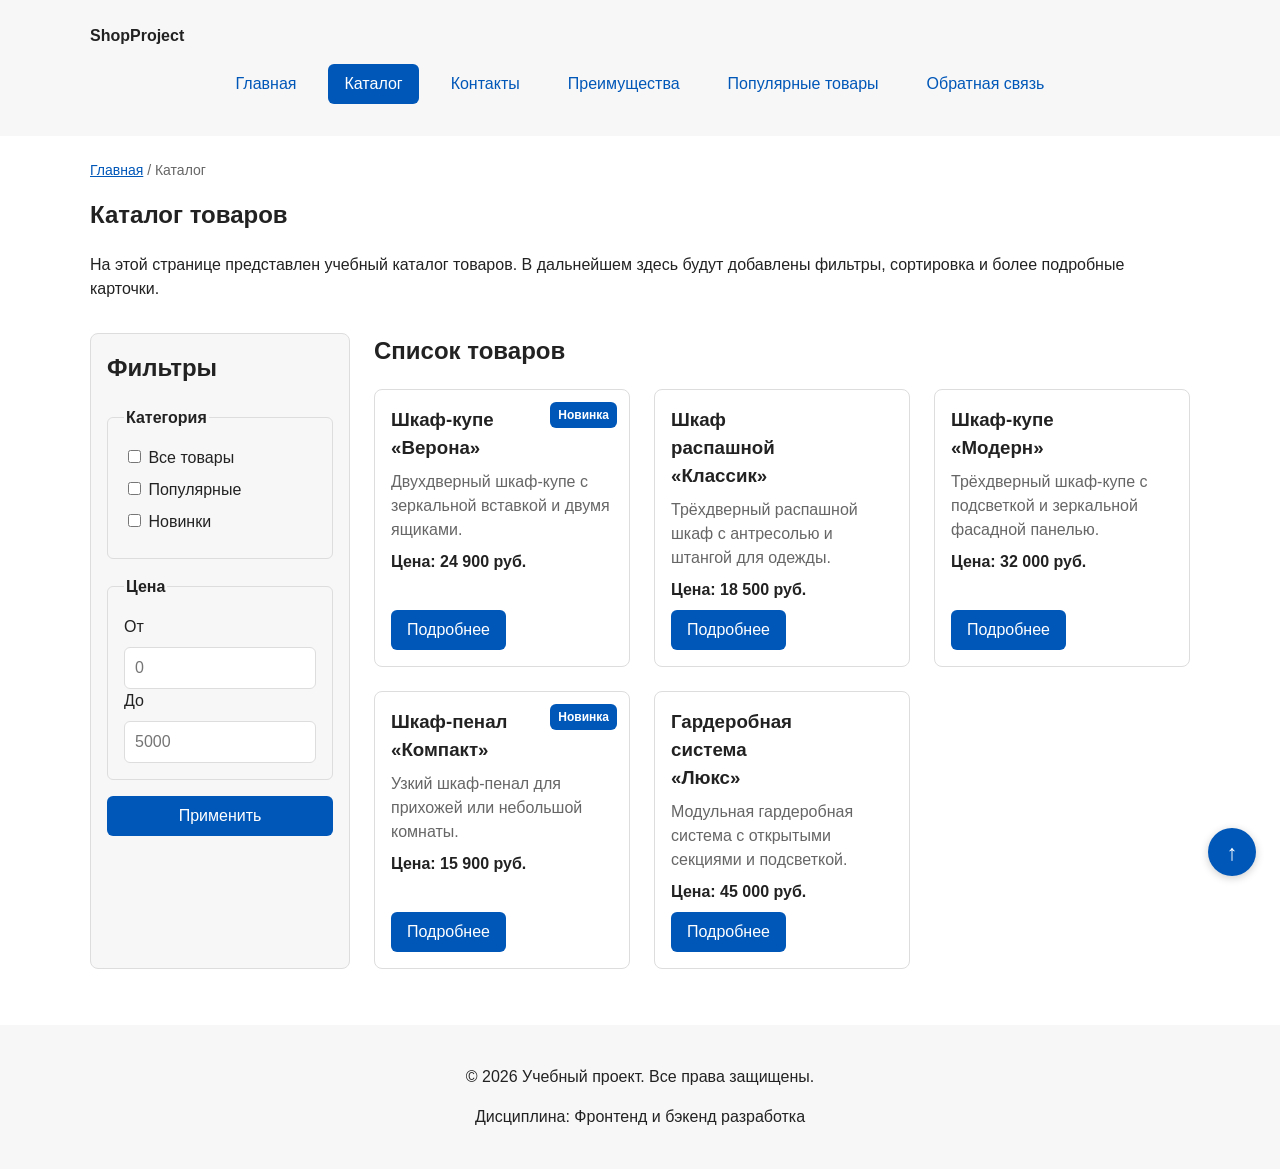
==== catalog.html @ 8bebf8ab "files loading" ====
<!DOCTYPE html>
<html lang="ru">
<head>
  <meta charset="UTF-8">
  <meta name="viewport" content="width=device-width, initial-scale=1.0">
  <meta name="description" content="Каталог товаров учебного интернет-магазина.">
  <title>Каталог товаров — Учебный интернет-магазин</title>
  <link rel="stylesheet" href="css/style.css">
  <meta property="og:type" content="website">
  <meta property="og:title" content="Каталог товаров — Учебный интернет-магазин">
  <meta property="og:description" content="Учебный frontend-проект интернет-магазина.">
  <meta property="og:image" content="https://kyarlykov.github.io/kr1-html-css-shop/images/preview.jpg">
</head>
<body>
  <header class="site-header">
    <div class="site-header__inner">
      <a class="site-header__logo" href="index.html">ShopProject</a>

      <nav class="site-nav" aria-label="Основная навигация">
        <ul class="site-nav__list">
          <li class="site-nav__item">
            <a class="site-nav__link" href="index.html">Главная</a>
          </li>
          <li class="site-nav__item">
            <a class="site-nav__link site-nav__link--active" href="catalog.html">Каталог</a>
          </li>
          <li class="site-nav__item">
            <a class="site-nav__link" href="contacts.html">Контакты</a>
          </li>
          <li class="site-nav__item">
            <a class="site-nav__link" href="index.html#advantages">Преимущества</a>
          </li>
          <li class="site-nav__item">
            <a class="site-nav__link" href="index.html#popular">Популярные товары</a>
          </li>
          <li class="site-nav__item">
            <a class="site-nav__link" href="index.html#contacts">Обратная связь</a>
          </li>
        </ul>
      </nav>
    </div>
  </header>

  <main class="page-main">
    <nav class="breadcrumbs" aria-label="Хлебные крошки">
      <a class="breadcrumbs__link" href="index.html">Главная</a>
      <span class="breadcrumbs__current">Каталог</span>
    </nav>

    <section class="section">
      <h1 class="section__title">Каталог товаров</h1>
      <p>
        На этой странице представлен учебный каталог товаров.
        В дальнейшем здесь будут добавлены фильтры, сортировка и более
        подробные карточки.
      </p>
    </section>

    <section class="catalog-layout">
      <aside class="catalog-filters">
        <h2 class="catalog-filters__title">Фильтры</h2>

        <form class="catalog-filters__form" action="#" method="get">
          <fieldset class="catalog-filters__group">
            <legend class="catalog-filters__legend">Категория</legend>

            <label class="catalog-filters__label">
              <input class="catalog-filters__checkbox" type="checkbox" name="category" value="all">
              Все товары
            </label>

            <label class="catalog-filters__label">
              <input class="catalog-filters__checkbox" type="checkbox" name="category" value="popular">
              Популярные
            </label>

            <label class="catalog-filters__label">
              <input class="catalog-filters__checkbox" type="checkbox" name="category" value="new">
              Новинки
            </label>
          </fieldset>

          <fieldset class="catalog-filters__group">
            <legend class="catalog-filters__legend">Цена</legend>

            <label class="catalog-filters__label" for="price-from">От</label>
            <input class="catalog-filters__input" id="price-from" name="price-from" type="number" min="0" placeholder="0">

            <label class="catalog-filters__label" for="price-to">До</label>
            <input class="catalog-filters__input" id="price-to" name="price-to" type="number" min="0" placeholder="5000">
          </fieldset>

          <button class="button button--primary" type="submit">Применить</button>
        </form>
      </aside>

      <section class="catalog-layout__products">
        <h2 class="section__title">Список товаров</h2>
        <div class="products-grid">
          <article class="product-card">
            <span class="product-card__badge">Новинка</span>
            <h3 class="product-card__title">Шкаф-купе «Верона»</h3>
            <p class="product-card__description">Двухдверный шкаф-купе с зеркальной вставкой и двумя ящиками.</p>
            <p class="product-card__price">Цена: 24 900 руб.</p>
            <a class="button button--primary product-card__button" href="product.html?id=1">Подробнее</a>
          </article>

          <article class="product-card">
            <h3 class="product-card__title">Шкаф распашной «Классик»</h3>
            <p class="product-card__description">Трёхдверный распашной шкаф с антресолью и штангой для одежды.</p>
            <p class="product-card__price">Цена: 18 500 руб.</p>
            <a class="button button--primary product-card__button" href="product.html?id=2">Подробнее</a>
          </article>

          <article class="product-card">
            <h3 class="product-card__title">Шкаф-купе «Модерн»</h3>
            <p class="product-card__description">Трёхдверный шкаф-купе с подсветкой и зеркальной фасадной панелью.</p>
            <p class="product-card__price">Цена: 32 000 руб.</p>
            <a class="button button--primary product-card__button" href="product.html?id=3">Подробнее</a>
          </article>

          <article class="product-card">
            <span class="product-card__badge">Новинка</span>
            <h3 class="product-card__title">Шкаф-пенал «Компакт»</h3>
            <p class="product-card__description">Узкий шкаф-пенал для прихожей или небольшой комнаты.</p>
            <p class="product-card__price">Цена: 15 900 руб.</p>
            <a class="button button--primary product-card__button" href="product.html?id=4">Подробнее</a>
          </article>

          <article class="product-card">
            <h3 class="product-card__title">Гардеробная система «Люкс»</h3>
            <p class="product-card__description">Модульная гардеробная система с открытыми секциями и подсветкой.</p>
            <p class="product-card__price">Цена: 45 000 руб.</p>
            <a class="button button--primary product-card__button" href="product.html?id=5">Подробнее</a>
          </article>
        </div>
      </section>
    </section>
  </main>

  <footer class="site-footer">
    <p>&copy; 2026 Учебный проект. Все права защищены.</p>
    <p>Дисциплина: Фронтенд и бэкенд разработка</p>
  </footer>
  <a class="to-top" href="#" aria-label="Наверх">↑</a>
</body>
</html>
---- css/style.css ----
/* ===============================
   1. Переменные проекта
   =============================== */

:root {
  --color-bg: #ffffff;
  --color-text: #222222;
  --color-muted: #666666;
  --color-primary: #0057b8;
  --color-primary-dark: #003f86;
  --color-border: #dddddd;
  --color-surface: #f7f7f7;
  --color-surface-accent: #eef5ff;
  --color-danger: #b00020;
  --color-success: #168a2f;
  --color-success-bg: #eefaf0;
  --color-white: #ffffff;

  --space-xs: 4px;
  --space-sm: 8px;
  --space-md: 16px;
  --space-lg: 24px;
  --space-xl: 32px;

  --radius-sm: 6px;
  --radius-md: 8px;
  --radius-lg: 12px;

  --container-width: 1100px;
}

/* ===============================
   2. Базовые стили
   =============================== */

* {
  box-sizing: border-box;
}

body {
  margin: 0;
  font-family: Arial, sans-serif;
  line-height: 1.5;
  color: var(--color-text);
  background-color: var(--color-bg);
  display: flex;
  flex-direction: column;
  min-height: 100vh;
}

html {
  scroll-behavior: smooth;
}

:target {
  outline: 2px dashed var(--color-primary);
  outline-offset: 4px;
}

a {
  color: var(--color-primary);
}

a:hover {
  color: var(--color-primary-dark);
}

a:focus-visible {
  outline: 2px solid var(--color-primary);
  outline-offset: 3px;
}

/* ===============================
   3. Шапка сайта и навигация
   =============================== */

.site-header {
  padding: var(--space-lg);
  background-color: var(--color-surface);
}

.site-header__inner {
  max-width: var(--container-width);
  margin: 0 auto;
}

.site-header__logo {
  display: inline-block;
  font-weight: 700;
  color: var(--color-text);
  text-decoration: none;
}

.site-nav__list {
  display: flex;
  flex-wrap: wrap;
  justify-content: center;
  align-items: center;
  gap: var(--space-md);
  padding: 0;
  margin: var(--space-md) 0 0;
  list-style: none;
}

.site-nav__item {
  margin-bottom: var(--space-sm);
}

.site-nav__link {
  display: inline-block;
  padding: var(--space-sm) var(--space-md);
  color: var(--color-primary);
  text-decoration: none;
  border-radius: var(--radius-sm);
}

.site-nav__link:hover {
  color: var(--color-white);
  background-color: var(--color-primary);
}

.site-nav__link:focus-visible {
  outline: 2px solid var(--color-primary);
  outline-offset: 3px;
}

.site-nav__link--active {
  color: var(--color-white);
  background-color: var(--color-primary);
}

/* ===============================
   4. Основные блоки страницы
   =============================== */

.page-main {
  padding: var(--space-lg);
  flex: 1;
}

.hero {
  max-width: var(--container-width);
  margin: 0 auto var(--space-xl);
  padding: var(--space-xl) var(--space-lg);
  background-color: var(--color-surface-accent);
  border-radius: var(--radius-lg);
}

.section {
  max-width: var(--container-width);
  margin: 0 auto var(--space-xl);
}

.section__title {
  margin-top: 0;
}

.advantages {
  margin: 0;
  padding-left: var(--space-lg);
}

.advantages__item {
  margin-bottom: var(--space-xs);
}

.info-note {
  max-width: var(--container-width);
  margin: 0 auto var(--space-xl);
  padding: var(--space-md);
  border-left: 4px solid var(--color-primary);
  background-color: var(--color-surface);
}

.info-note__title {
  margin-top: 0;
}

/* ===============================
   5. Хлебные крошки
   =============================== */

.breadcrumbs {
  max-width: var(--container-width);
  margin: 0 auto var(--space-md);
  font-size: 14px;
  color: var(--color-muted);
}

.breadcrumbs__link {
  color: var(--color-primary);
}

.breadcrumbs__current::before {
  content: " / ";
  color: var(--color-muted);
}

/* ===============================
   6. Кнопки
   =============================== */

.button {
  display: inline-block;
  padding: var(--space-sm) var(--space-md);
  border: none;
  border-radius: var(--radius-sm);
  font: inherit;
  text-decoration: none;
  cursor: pointer;
}

.button--primary {
  color: var(--color-white);
  background-color: var(--color-primary);
}

.button--primary:hover {
  color: var(--color-white);
  background-color: var(--color-primary-dark);
}

.button--secondary {
  color: var(--color-primary);
  background-color: transparent;
  border: 1px solid var(--color-primary);
}

.button--secondary:hover {
  color: var(--color-white);
  background-color: var(--color-primary);
}

.button:focus-visible {
  outline: 2px solid var(--color-primary);
  outline-offset: 3px;
}

.button:disabled,
.button--disabled {
  opacity: 0.6;
  cursor: not-allowed;
}

/* ===============================
   7. Карточка товара и сетка
   =============================== */

.products-grid {
  display: grid;
  grid-template-columns: repeat(3, 1fr);
  gap: var(--space-lg);
}

.product-card {
  position: relative;
  display: flex;
  flex-direction: column;
  gap: var(--space-sm);
  padding: var(--space-md);
  border: 1px solid var(--color-border);
  border-radius: var(--radius-md);
  background-color: var(--color-bg);
}

.product-card__badge {
  position: absolute;
  top: 12px;
  right: 12px;
  padding: var(--space-xs) var(--space-sm);
  font-size: 12px;
  font-weight: 700;
  color: var(--color-white);
  background-color: var(--color-primary);
  border-radius: var(--radius-sm);
  z-index: 1;
}

.product-card:hover {
  border-color: var(--color-primary);
}

.product-card--featured {
  border-color: var(--color-primary);
}

.product-card--discount {
  border-color: var(--color-danger);
}

.product-card__title {
  margin: 0;
  padding-right: 90px;
  color: var(--color-text);
}

.product-card__description {
  margin: 0;
  color: var(--color-muted);
}

.product-card__price {
  margin: 0;
  font-weight: 700;
}

.product-card--discount .product-card__price {
  color: var(--color-danger);
}

.product-card__button {
  margin-top: auto;
  align-self: flex-start;
}

/* ===============================
   8. Страница товара (product.html)
   =============================== */

.product {
  display: grid;
  grid-template-columns: 1fr 1fr;
  gap: var(--space-lg);
  align-items: start;
  max-width: var(--container-width);
  margin: 0 auto var(--space-xl);
}

.product__media {
  position: relative;
  overflow: hidden;
  border-radius: var(--radius-md);
  background-color: var(--color-surface);
}

.product__image {
  width: 100%;
  height: auto;
  display: block;
  border-radius: var(--radius-md);
}

.product__badge {
  position: absolute;
  top: 12px;
  right: 12px;
  padding: var(--space-xs) var(--space-sm);
  background-color: var(--color-primary);
  color: var(--color-white);
  font-weight: 700;
  font-size: 12px;
  border-radius: var(--radius-sm);
  z-index: 1;
}

.product__info {
  display: flex;
  flex-direction: column;
  gap: var(--space-md);
}

.product__title {
  margin: 0;
  font-size: 28px;
  color: var(--color-text);
  line-height: 1.2;
}

.product__description {
  margin: 0;
  color: var(--color-muted);
  line-height: 1.6;
}

.product__price {
  margin: 0;
  font-size: 22px;
  font-weight: 700;
  color: var(--color-text);
}

.product__button {
  margin-top: auto;
  align-self: flex-start;
}

.product__specs {
  width: 100%;
  max-width: var(--container-width);
  margin: var(--space-xl) auto;
  border-collapse: collapse;
}

.product__specs caption {
  font-size: 18px;
  font-weight: 700;
  text-align: left;
  margin-bottom: var(--space-sm);
  color: var(--color-text);
}

.product__specs th,
.product__specs td {
  padding: var(--space-sm) var(--space-md);
  border: 1px solid var(--color-border);
  text-align: left;
  vertical-align: middle;
}

.product__specs thead th {
  background-color: var(--color-surface);
  font-weight: 700;
  color: var(--color-text);
}

.product__specs tbody tr:hover {
  background-color: var(--color-surface-accent);
}

/* ===============================
   9. Каталог
   =============================== */

.catalog-layout {
  max-width: var(--container-width);
  margin: 0 auto var(--space-xl);
  display: grid;
  grid-template-columns: 260px 1fr;
  grid-template-areas: "filters products";
  gap: var(--space-lg);
}

.catalog-layout__products {
  grid-area: products;
}

.catalog-filters {
  grid-area: filters;
  padding: var(--space-md);
  border: 1px solid var(--color-border);
  border-radius: var(--radius-md);
  background-color: var(--color-surface);
}

.catalog-filters__title {
  margin-top: 0;
}

.catalog-filters__form {
  display: grid;
  gap: var(--space-md);
}

.catalog-filters__group {
  margin: 0;
  padding: var(--space-md);
  border: 1px solid var(--color-border);
  border-radius: var(--radius-sm);
}

.catalog-filters__legend {
  font-weight: 700;
}

.catalog-filters__label {
  display: block;
  margin-bottom: var(--space-sm);
}

.catalog-filters__checkbox {
  width: auto;
}

.catalog-filters__input {
  width: 100%;
  padding: 8px 10px;
  border: 1px solid var(--color-border);
  border-radius: var(--radius-sm);
  font: inherit;
}

/* ===============================
   10. Модальное окно и форма
   =============================== */

.order-dialog {
  width: min(100% - 32px, 560px);
  padding: var(--space-lg);
  border: none;
  border-radius: var(--radius-lg);
}

.order-dialog::backdrop {
  background-color: rgba(0, 0, 0, 0.5);
}

.order-dialog__title {
  margin-top: 0;
}

.order-form__field {
  margin-bottom: var(--space-md);
}

.order-form__label {
  display: block;
  margin-bottom: var(--space-xs);
}

.order-form__input,
.order-form__select,
.order-form__textarea {
  width: 100%;
  padding: 10px 12px;
  border: 1px solid var(--color-border);
  border-radius: var(--radius-sm);
  font: inherit;
}

.order-form__input:hover,
.order-form__select:hover,
.order-form__textarea:hover {
  border-color: var(--color-primary);
}

.order-form__input:focus-visible,
.order-form__select:focus-visible,
.order-form__textarea:focus-visible {
  outline: 2px solid var(--color-primary);
  outline-offset: 3px;
}

.order-form [aria-invalid="true"] {
  border-color: var(--color-danger);
}

.order-form__checkbox {
  width: auto;
}

.order-form__hint {
  display: block;
  margin-top: var(--space-xs);
  color: var(--color-muted);
}

.order-form__actions {
  display: flex;
  gap: var(--space-md);
  margin-top: var(--space-lg);
}

/* ===============================
   11. Сообщение об успехе
   =============================== */

.success-message {
  max-width: var(--container-width);
  margin: var(--space-lg) auto;
  padding: var(--space-md);
  border-left: 4px solid var(--color-success);
  background-color: var(--color-success-bg);
}

/* ===============================
   12. Подвал
   =============================== */

.site-footer {
  padding: var(--space-lg);
  background-color: var(--color-surface);
  text-align: center;
}

.to-top {
  position: fixed;
  right: var(--space-lg);
  bottom: var(--space-lg);
  width: 48px;
  height: 48px;
  display: flex;
  align-items: center;
  justify-content: center;
  font-size: 22px;
  font-weight: bold;
  color: var(--color-white);
  background-color: var(--color-primary);
  border-radius: 50%;
  text-decoration: none;
  box-shadow: 0 2px 8px rgba(0,0,0,0.2);
  z-index: 100;
}

.to-top:hover {
  color: var(--color-white);
  background-color: var(--color-primary-dark);
}

.to-top:focus-visible {
  outline: 2px solid var(--color-white);
  outline-offset: 3px;
}
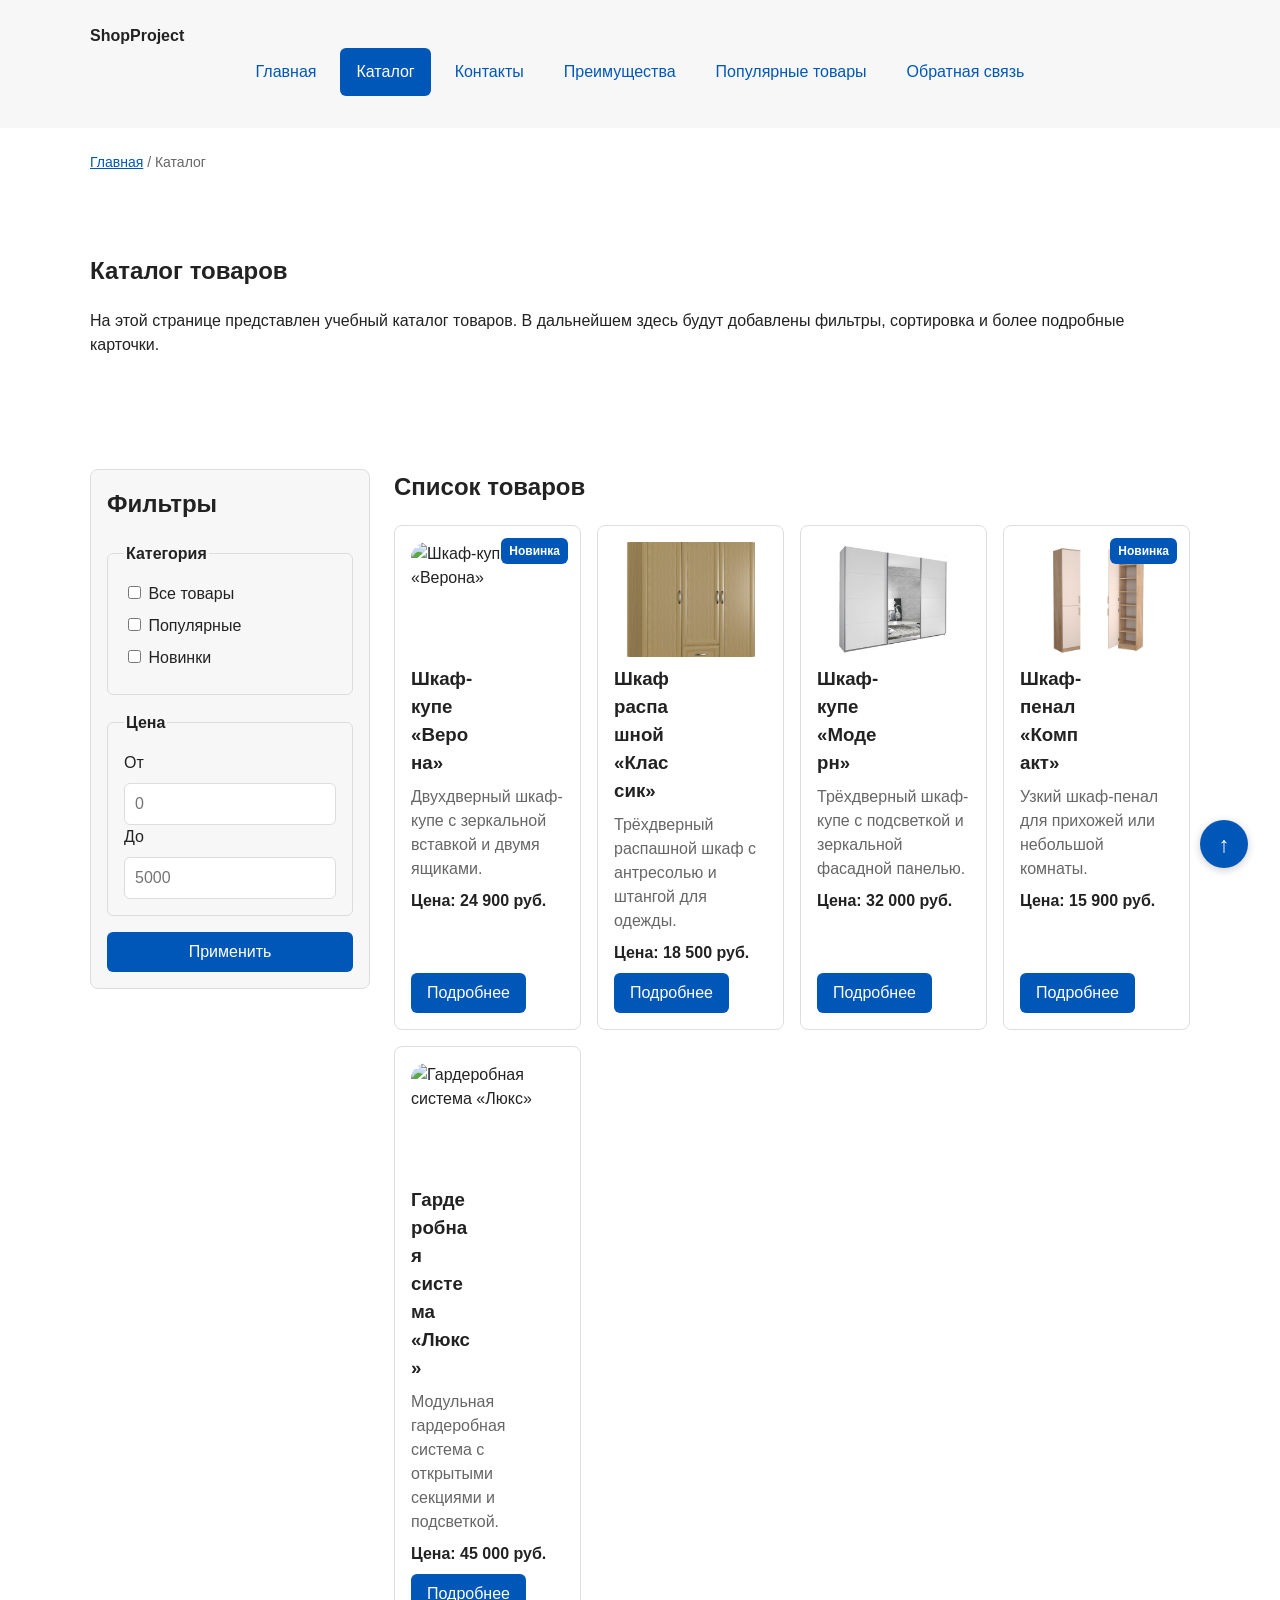
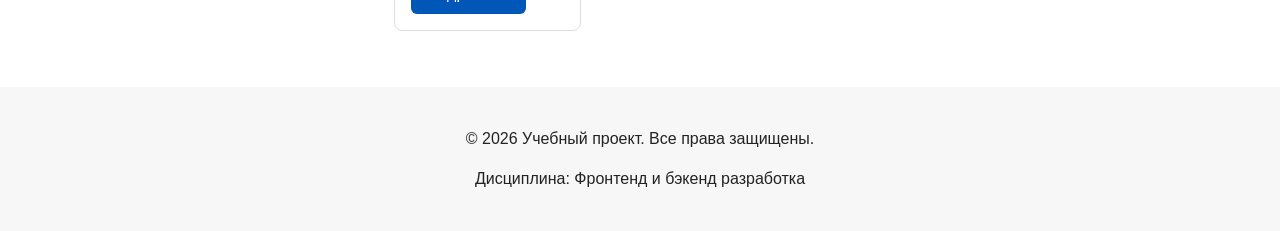
==== commit 2c6fbc97: "feat: add responsive layout styles" ====
--- a/catalog.html
+++ b/catalog.html
@@ -6,6 +6,7 @@
   <meta name="description" content="Каталог товаров учебного интернет-магазина.">
   <title>Каталог товаров — Учебный интернет-магазин</title>
   <link rel="stylesheet" href="css/style.css">
+  <link rel="stylesheet" href="css/responsive.css">
   <meta property="og:type" content="website">
   <meta property="og:title" content="Каталог товаров — Учебный интернет-магазин">
   <meta property="og:description" content="Учебный frontend-проект интернет-магазина.">
@@ -99,6 +100,12 @@
         <div class="products-grid">
           <article class="product-card">
             <span class="product-card__badge">Новинка</span>
+            <img
+              class="product-card__image"
+              src="images/wardrobe-verona.jpg"
+              alt="Шкаф-купе «Верона»"
+              loading="lazy"
+            >
             <h3 class="product-card__title">Шкаф-купе «Верона»</h3>
             <p class="product-card__description">Двухдверный шкаф-купе с зеркальной вставкой и двумя ящиками.</p>
             <p class="product-card__price">Цена: 24 900 руб.</p>
@@ -106,6 +113,12 @@
           </article>
 
           <article class="product-card">
+            <img
+              class="product-card__image"
+              src="images/wardrobe-classic.jpg"
+              alt="Шкаф распашной «Классик»"
+              loading="lazy"
+            >
             <h3 class="product-card__title">Шкаф распашной «Классик»</h3>
             <p class="product-card__description">Трёхдверный распашной шкаф с антресолью и штангой для одежды.</p>
             <p class="product-card__price">Цена: 18 500 руб.</p>
@@ -113,6 +126,12 @@
           </article>
 
           <article class="product-card">
+            <img
+              class="product-card__image"
+              src="images/wardrobe-modern.jpg"
+              alt="Шкаф-купе «Модерн»"
+              loading="lazy"
+            >
             <h3 class="product-card__title">Шкаф-купе «Модерн»</h3>
             <p class="product-card__description">Трёхдверный шкаф-купе с подсветкой и зеркальной фасадной панелью.</p>
             <p class="product-card__price">Цена: 32 000 руб.</p>
@@ -121,6 +140,12 @@
 
           <article class="product-card">
             <span class="product-card__badge">Новинка</span>
+            <img
+              class="product-card__image"
+              src="images/wardrobe-compact.jpg"
+              alt="Шкаф-пенал «Компакт»"
+              loading="lazy"
+            >
             <h3 class="product-card__title">Шкаф-пенал «Компакт»</h3>
             <p class="product-card__description">Узкий шкаф-пенал для прихожей или небольшой комнаты.</p>
             <p class="product-card__price">Цена: 15 900 руб.</p>
@@ -128,14 +153,20 @@
           </article>
 
           <article class="product-card">
+            <img
+              class="product-card__image"
+              src="images/wardrobe-lux.jpg"
+              alt="Гардеробная система «Люкс»"
+              loading="lazy"
+            >
             <h3 class="product-card__title">Гардеробная система «Люкс»</h3>
             <p class="product-card__description">Модульная гардеробная система с открытыми секциями и подсветкой.</p>
             <p class="product-card__price">Цена: 45 000 руб.</p>
             <a class="button button--primary product-card__button" href="product.html?id=5">Подробнее</a>
           </article>
         </div>
+        </section>
       </section>
-    </section>
   </main>
 
   <footer class="site-footer">
--- a/css/responsive.css
+++ b/css/responsive.css
@@ -0,0 +1,234 @@
+/*
+  Адаптивные стили для контрольной работы №3.
+  Подход: Mobile First.
+  Базовые стили рассчитаны на мобильный экран.
+  Расширения добавляются через min-width медиазапросы.
+*/
+
+*,
+*::before, 
+*::after {
+    box-sizing: border-box;
+}
+
+html {
+    scroll-behavior: smooth;
+}
+
+img, video {
+    max-width: 100%;
+    height: auto;
+}
+
+body {
+    overflow-x: hidden;
+}
+
+.container, 
+.main,
+.section {
+    width: min(100% - 32px, 1200px);
+    margin-inline: auto;
+}
+
+.section {
+    padding-block: clamp(24px, 5vw, 64px);
+}
+
+.site-nav__list {
+    display: flex;
+    flex-direction: column;
+    gap: var(--space-sm, 8px);
+    padding: 0;
+    margin: 0;
+    list-style: none;
+}
+
+.site-nav__link {
+    display: block;
+    padding: 12px 16px;
+}
+
+@media (min-width: 768px) {
+    .site-nav__list{
+        flex-direction: row;
+        flex-wrap: wrap;
+        align-items: center;
+    }
+}
+/*TODO проверить на мобильном экране
+   переделать, если плохо выглядит*/
+.site-header {
+    position: sticky;
+    top: 0;
+    z-index: 100;
+}
+
+.hero {
+    display: grid;
+    gap: var(--space-lg, 24px);
+    align-items: center;
+}
+
+.hero__content {
+    display: grid;
+    gap: var(--space-lg, 16px);
+}
+
+.hero__title {
+    font-size: clamp(28px, 7vw, 56px);
+    line-height: 1.1;
+}
+
+.hero__image {
+    width: 100%;
+    max-width: 520px;
+    margin-inline: auto;
+}
+
+@media (min-width: 900px) {
+    .hero {
+        grid-template-columns: minmax(0, 1fr) minmax(320px, 520px);
+    }
+}
+
+.products-grid {
+    display: grid;
+    grid-template-columns: 1fr;
+    gap: var(--space-md, 16px);
+}
+
+.product-card {
+    min-width: 0;
+}
+
+.product-card__title,
+.product-card__description {
+    overflow-wrap: anywhere
+}
+
+@media (min-width: 640px) {
+    .products-grid {
+        grid-template-columns: repeat(2, minmax(0, 1fr));
+    }
+}
+
+@media (min-width: 1024px) {
+    .products-grid {
+        grid-template-columns: repeat(3, minmax(0, 1fr));
+    }
+}
+
+@media (min-width:1280px) {
+    .products-grid {
+        grid-template-columns: repeat(4, minmax(0, 1fr));
+    }
+}
+
+.catalog-layout {
+    display: grid;
+    gap: var(--space-lg, 24px);
+}
+
+.catalog-filters {
+    order: -1;
+}
+
+@media (min-width: 1024px) {
+    .catalog-layout {
+        grid-template-columns: 280px minmax(0, 1fr);
+        align-items: start;
+    }
+
+    .catalog-filters {
+        position: sticky;
+        top: 88px;
+        order: initial;
+    }
+}
+
+.product-card__image {
+    display: block;
+    width: 100%;
+    aspect-ratio: 4 / 3;
+    object-fit: cover;
+    border-radius: var(--space-md, 8px);
+}
+
+.order-form {
+    display: grid;
+    gap: var(--space-md, 16px);
+}
+
+.order-form__field {
+    display: grid;
+    gap: var(--space-xs, 8px);
+}
+
+.order-form__input, 
+.order-form__textarea, 
+.order-form__select {
+    width: 100%;
+    min-height: 44px;
+    padding: 10px 12px;
+    font: inherit;
+}
+
+.order-form__textarea {
+    min-height: 120px;
+    resize: vertical;
+}
+
+@media (min-width: 768px) {
+    .order-form {
+        grid-template-columns: repeat(2, minmax(0, 1fr));
+    }
+    .order-form__field--checkbox,
+    .order-form__actions,
+    .order-form__field:has(#order-comment) {
+        grid-column: 1 / -1;
+    }
+}
+
+.table-wrapper {
+    width: 100%;
+    overflow-x: auto;
+    -webkit-overflow-scrolling: touch;
+}
+
+.product-table {
+    width: 100%;
+    min-width: 640px;
+    border-collapse: collapse;
+}
+
+.product-table th, 
+.product-table td {
+    padding: 12px;
+    border: 1px solid var(--color-border, #ddd);
+    text-align: left;
+}
+
+.to-top {
+    position: fixed;
+    right: 16px;
+    bottom: 16px;
+    z-index: 90;
+}
+
+@media (min-width: 768px) {
+    .to-top {
+        right: 32px;
+        bottom: 32px;
+    }
+}
+
+.order-dialog {
+  width: min(100% - 32px, 560px);
+  max-height: calc(100vh - 32px);
+  overflow: auto;
+}
+
+.order-dialog::backdrop {
+  background: rgb(0 0 0 / 0.5);
+}
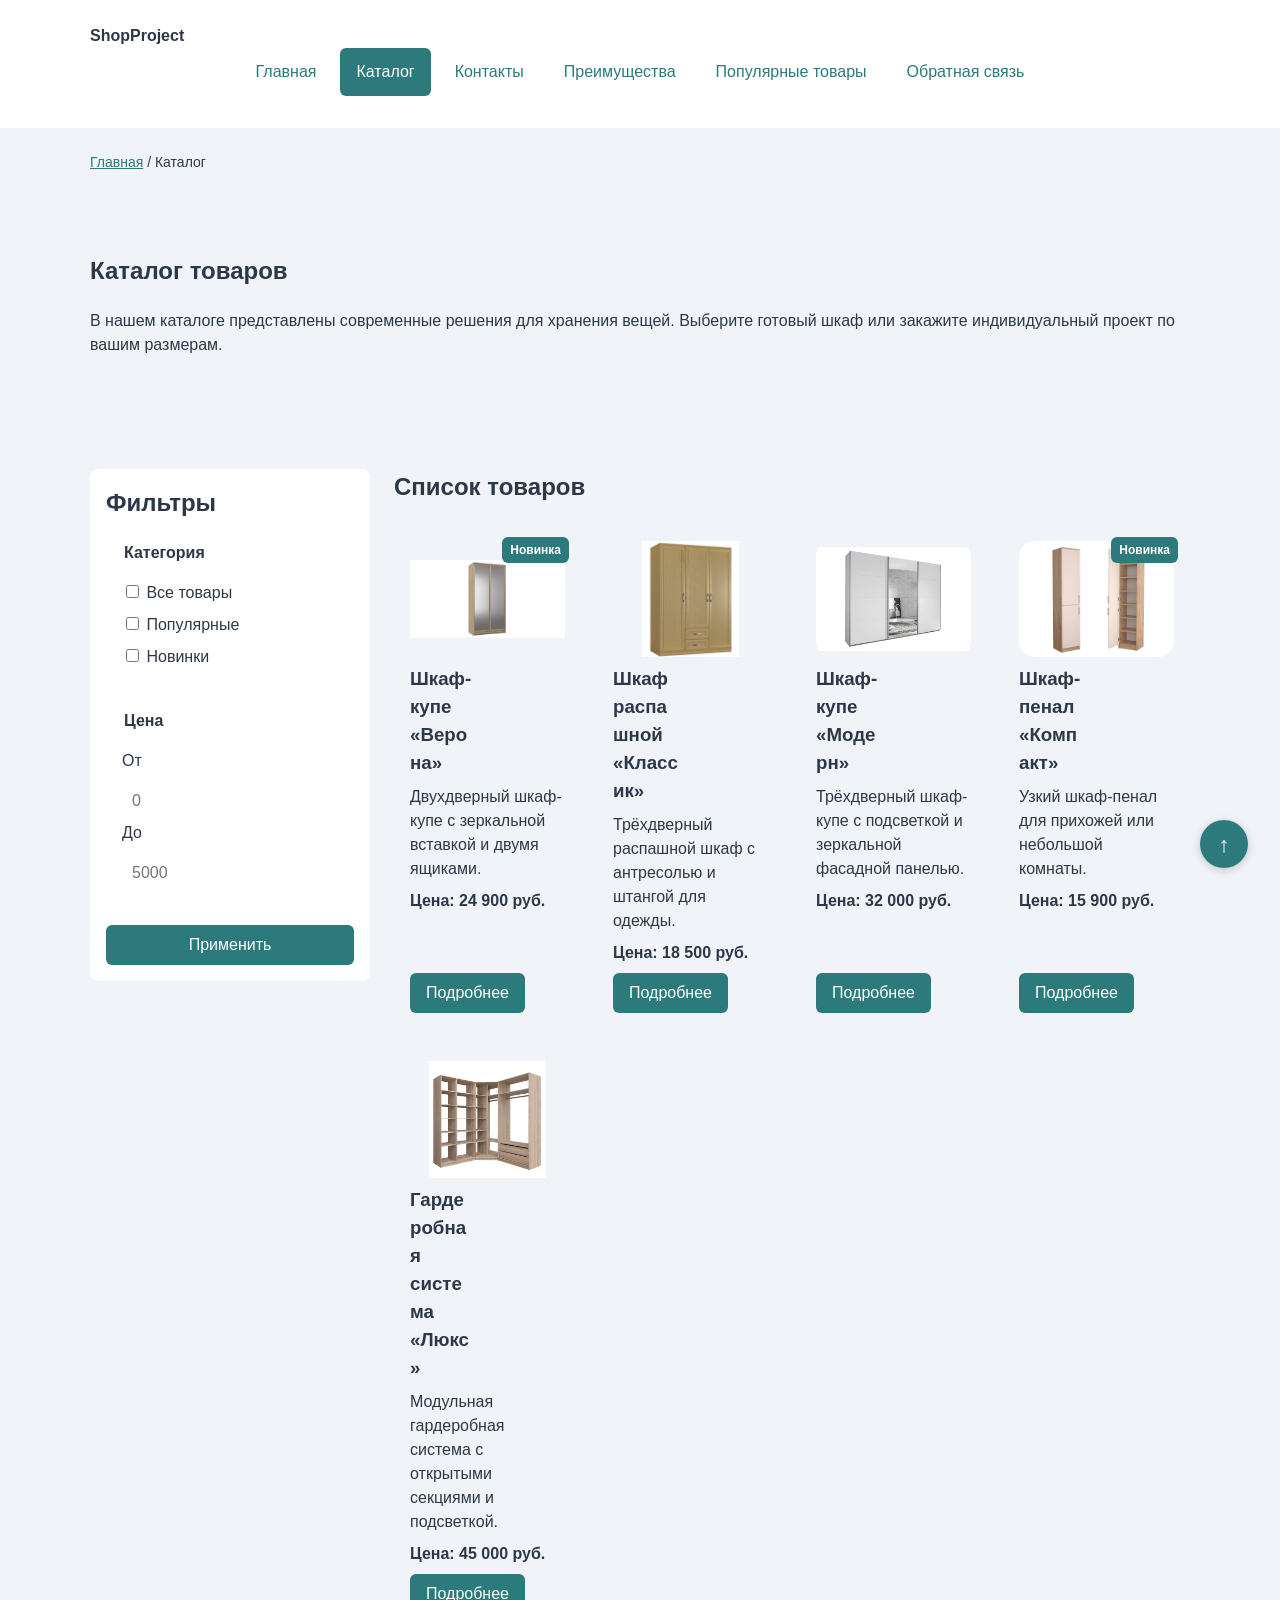
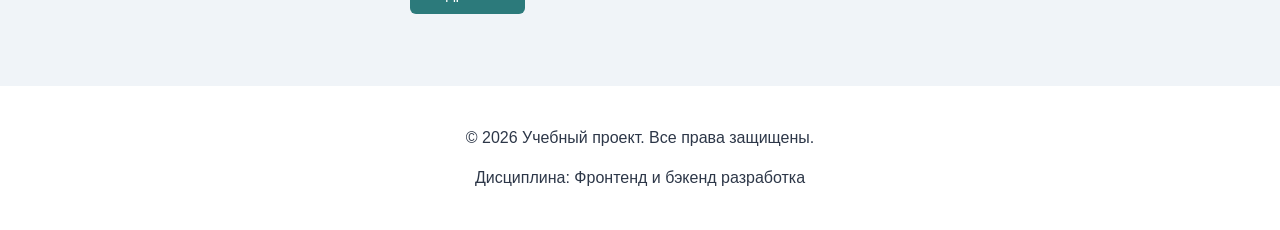
==== commit 2408b9e5: "feat: design, new content, fixed images and tablets" ====
--- a/catalog.html
+++ b/catalog.html
@@ -13,6 +13,7 @@
   <meta property="og:image" content="https://kyarlykov.github.io/kr1-html-css-shop/images/preview.jpg">
 </head>
 <body>
+  <a class="skip-link" href="#main">Перейти к основному содержимому</a>
   <header class="site-header">
     <div class="site-header__inner">
       <a class="site-header__logo" href="index.html">ShopProject</a>
@@ -23,7 +24,7 @@
             <a class="site-nav__link" href="index.html">Главная</a>
           </li>
           <li class="site-nav__item">
-            <a class="site-nav__link site-nav__link--active" href="catalog.html">Каталог</a>
+            <a class="site-nav__link site-nav__link--active" href="catalog.html" aria-current="page">Каталог</a>
           </li>
           <li class="site-nav__item">
             <a class="site-nav__link" href="contacts.html">Контакты</a>
@@ -42,7 +43,7 @@
     </div>
   </header>
 
-  <main class="page-main">
+  <main id="main" class="page-main">
     <nav class="breadcrumbs" aria-label="Хлебные крошки">
       <a class="breadcrumbs__link" href="index.html">Главная</a>
       <span class="breadcrumbs__current">Каталог</span>
@@ -51,9 +52,8 @@
     <section class="section">
       <h1 class="section__title">Каталог товаров</h1>
       <p>
-        На этой странице представлен учебный каталог товаров.
-        В дальнейшем здесь будут добавлены фильтры, сортировка и более
-        подробные карточки.
+        В нашем каталоге представлены современные решения для хранения вещей. 
+        Выберите готовый шкаф или закажите индивидуальный проект по вашим размерам.
       </p>
     </section>
 
--- a/css/style.css
+++ b/css/style.css
@@ -3,17 +3,15 @@
    =============================== */
 
 :root {
-  --color-bg: #ffffff;
-  --color-text: #222222;
-  --color-muted: #666666;
-  --color-primary: #0057b8;
-  --color-primary-dark: #003f86;
-  --color-border: #dddddd;
-  --color-surface: #f7f7f7;
-  --color-surface-accent: #eef5ff;
-  --color-danger: #b00020;
-  --color-success: #168a2f;
-  --color-success-bg: #eefaf0;
+  --color-bg: #f0f4f8; /* Очень светлый серо-голубой фон */
+  --color-surface: #ffffff; /* Чистый белый для карточек */
+  --color-surface-accent: #e2e8f0; /* Светло-серый для выделений */
+  --color-primary: #2c7a7b; /* Глубокий бирюзовый / морская волна */
+  --color-primary-dark: #235e5f; /* Темно-бирюзовый при наведении */
+  --color-text: #2d3748; /* Темно-серый, мягче черного */
+  --color-danger: #e53e3e;
+  --color-success: #38a169;
+  --color-success-bg: #f0fff4;
   --color-white: #ffffff;
 
   --space-xs: 4px;
@@ -142,7 +140,7 @@
   max-width: var(--container-width);
   margin: 0 auto var(--space-xl);
   padding: var(--space-xl) var(--space-lg);
-  background-color: var(--color-surface-accent);
+  background: linear-gradient(135deg, var(--color-surface-accent) 0%, var(--color-surface) 40%, rgba(0, 0, 0, 0.18) 100%);
   border-radius: var(--radius-lg);
 }
 
--- a/css/responsive.css
+++ b/css/responsive.css
@@ -37,16 +37,22 @@
 
 .site-nav__list {
     display: flex;
-    flex-direction: column;
+    flex-direction: row;
+    overflow-x: auto;
     gap: var(--space-sm, 8px);
     padding: 0;
     margin: 0;
     list-style: none;
+    -webkit-overflow-scrolling: touch;
 }
 
 .site-nav__link {
     display: block;
     padding: 12px 16px;
+}
+
+.site-nav__item {
+    flex-shrink: 0;
 }
 
 @media (min-width: 768px) {
@@ -55,13 +61,12 @@
         flex-wrap: wrap;
         align-items: center;
     }
-}
-/*TODO проверить на мобильном экране
-   переделать, если плохо выглядит*/
-.site-header {
-    position: sticky;
-    top: 0;
-    z-index: 100;
+
+    .site-header {
+        position: sticky;
+        top: 0;
+        z-index: 100;
+    }
 }
 
 .hero {
@@ -151,7 +156,7 @@
     display: block;
     width: 100%;
     aspect-ratio: 4 / 3;
-    object-fit: cover;
+    object-fit: contain;
     border-radius: var(--space-md, 8px);
 }
 
@@ -231,4 +236,35 @@
 
 .order-dialog::backdrop {
   background: rgb(0 0 0 / 0.5);
-}+}
+
+.skip-link {
+    position: absolute;
+    left: 16px;
+    top: -100px;
+    z-index: 1000;
+    padding: 8px 12px;
+    color: #fff;
+    background-color: #111;
+    border-radius: 6px;
+    text-decoration: none;
+}
+
+.skip-link:focus,
+.skip-lin:focus-visible {
+    top: 16px;
+}
+
+:focus-visible {
+  outline: 3px solid var(--color-primary, #0057b8);
+  outline-offset: 3px;
+}
+
+.site-nav__link:focus-visible,
+.button:focus-visible,
+.order-form__input:focus-visible,
+.order-form__textarea:focus-visible,
+.order-form__select:focus-visible {
+  outline: 3px solid var(--color-primary, #0057b8);
+  outline-offset: 3px;
+}
